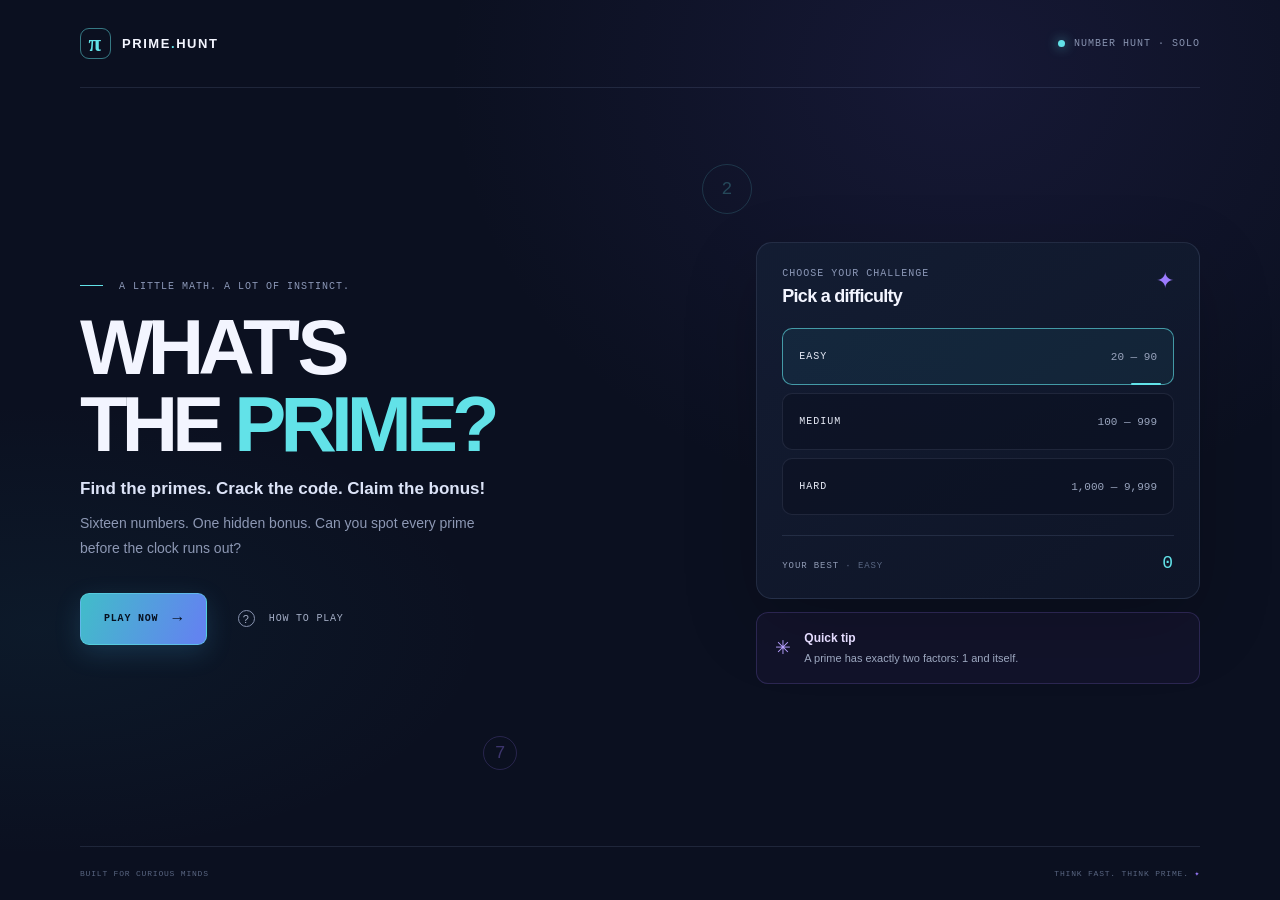
==== index.html @ 004cfb6c "Initial commit" ====
<!doctype html>
<html lang="en">
  <head>
    <meta charset="utf-8">
    <meta name="viewport" content="width=device-width, initial-scale=1">
    <meta name="theme-color" content="#0b1020">
    <meta name="description" content="Find the primes, crack the code, and claim the bonus in What's the Prime?">
    <title>What's the Prime? — Number Hunt</title>
    <link rel="stylesheet" href="style.css">
    <script src="script.js" defer></script>
  </head>
  <body>
    <main class="app-shell">
      <header class="topbar">
        <a class="brand" href="#" aria-label="What's the Prime? home">
          <span class="brand-mark" aria-hidden="true">π</span>
          <span>PRIME<span class="brand-dot">.</span>HUNT</span>
        </a>
        <div class="topbar-tag"><span class="status-dot"></span> NUMBER HUNT · SOLO</div>
      </header>

      <section id="menu-screen" class="screen menu-screen" aria-labelledby="game-title">
        <div class="hero-copy">
          <p class="eyebrow"><span class="eyebrow-line"></span> A LITTLE MATH. A LOT OF INSTINCT.</p>
          <h1 id="game-title">WHAT'S<br>THE <span>PRIME?</span></h1>
          <p class="hero-subtitle">Find the primes. Crack the code. Claim the bonus!</p>
          <p class="hero-description">Sixteen numbers. One hidden bonus. Can you spot every prime before the clock runs out?</p>
          <div class="hero-actions">
            <button id="play-button" class="button button-primary button-large" type="button">
              PLAY NOW <span aria-hidden="true">→</span>
            </button>
            <button id="instructions-button" class="button button-quiet" type="button">
              <span class="help-icon" aria-hidden="true">?</span> HOW TO PLAY
            </button>
          </div>
        </div>

        <aside class="menu-side" aria-label="Game setup">
          <div class="menu-card difficulty-card">
            <div class="card-heading">
              <div>
                <p class="eyebrow">CHOOSE YOUR CHALLENGE</p>
                <h2>Pick a difficulty</h2>
              </div>
              <span class="heading-spark" aria-hidden="true">✦</span>
            </div>
            <div class="difficulty-options" role="group" aria-label="Difficulty">
              <button class="difficulty-option is-selected" type="button" data-difficulty="easy" aria-pressed="true">
                <span class="difficulty-name">EASY</span>
                <span class="difficulty-range">20 — 90</span>
                <span class="difficulty-indicator" aria-hidden="true"></span>
              </button>
              <button class="difficulty-option" type="button" data-difficulty="medium" aria-pressed="false">
                <span class="difficulty-name">MEDIUM</span>
                <span class="difficulty-range">100 — 999</span>
                <span class="difficulty-indicator" aria-hidden="true"></span>
              </button>
              <button class="difficulty-option" type="button" data-difficulty="hard" aria-pressed="false">
                <span class="difficulty-name">HARD</span>
                <span class="difficulty-range">1,000 — 9,999</span>
                <span class="difficulty-indicator" aria-hidden="true"></span>
              </button>
            </div>
            <div class="best-score-row">
              <span>YOUR BEST <span class="best-difficulty">· EASY</span></span>
              <strong id="best-score">0</strong>
            </div>
            <p id="storage-note" class="storage-note" role="status" aria-live="polite"></p>
          </div>
          <div class="tip-card">
            <span class="tip-icon" aria-hidden="true">✳</span>
            <p><strong>Quick tip</strong><br>A prime has exactly two factors: 1 and itself.</p>
          </div>
        </aside>
        <div class="hero-orbit orbit-one" aria-hidden="true">2</div>
        <div class="hero-orbit orbit-two" aria-hidden="true">7</div>
      </section>

      <section id="game-screen" class="screen game-screen" aria-labelledby="round-title" hidden>
        <div class="game-heading">
          <div>
            <p class="eyebrow"><span class="eyebrow-line"></span> THE NUMBER GRID</p>
            <h1 id="round-title">Find your <span>primes.</span></h1>
            <p class="game-instruction">Select every prime number, then lock in your answers.</p>
          </div>
          <div class="game-controls">
            <button id="pause-button" class="button button-outline" type="button">Ⅱ <span>PAUSE</span></button>
            <button id="restart-button" class="button button-outline" type="button">↻ <span>RESTART</span></button>
            <button id="quit-button" class="button button-quiet" type="button">QUIT</button>
          </div>
        </div>

        <div class="game-status" aria-label="Round status">
          <div class="status-chip"><span class="chip-label">ROUND</span><strong id="round-number">01</strong></div>
          <div class="status-chip"><span class="chip-label">DIFFICULTY</span><strong id="difficulty-label">EASY</strong></div>
          <div class="status-chip score-chip"><span class="chip-label">TOTAL SCORE</span><strong id="total-score">0</strong></div>
          <div class="status-chip timer-chip"><span class="timer-icon" aria-hidden="true">◷</span><span class="chip-label">TIME LEFT</span><strong id="timer">60</strong></div>
        </div>

        <div class="board-layout">
          <div class="board-panel">
            <div class="board-topline">
              <span><span class="live-dot"></span> YOUR GRID</span>
              <span id="selection-count">0 SELECTED</span>
            </div>
            <div id="number-grid" class="number-grid" role="group" aria-label="Number tiles"></div>
            <div id="round-message" class="round-message" role="status" aria-live="polite">Take your time. You have 60 seconds.</div>
          </div>
          <aside class="side-panel">
            <div class="score-card">
              <p class="eyebrow">ROUND REWARDS</p>
              <h2>Make it count.</h2>
              <ul class="points-list">
                <li><span class="points-icon points-positive">+</span><span>Correct prime</span><strong>100</strong></li>
                <li><span class="points-icon points-negative">−</span><span>Wrong pick</span><strong>50</strong></li>
                <li><span class="points-icon points-bonus">✦</span><span>Secret prime</span><strong>250</strong></li>
                <li><span class="points-icon points-bonus">★</span><span>All primes</span><strong>200</strong></li>
              </ul>
              <p class="score-note">Score never drops below zero.</p>
            </div>
            <button id="submit-button" class="button button-primary submit-button" type="button">
              SUBMIT ANSWERS <span aria-hidden="true">→</span>
            </button>
            <p class="submit-hint">You can change your picks until you submit.</p>
          </aside>
        </div>
      </section>

      <section id="results-screen" class="screen results-screen" aria-labelledby="results-title" hidden>
        <div class="results-heading">
          <p class="eyebrow"><span class="eyebrow-line"></span> ROUND COMPLETE</p>
          <h1 id="results-title">Nice <span>work.</span></h1>
          <p id="results-message" class="results-message"></p>
        </div>
        <div class="results-layout">
          <div class="results-main">
            <div class="round-points-card">
              <div>
                <p class="eyebrow">POINTS THIS ROUND</p>
                <strong id="round-score">+0</strong>
              </div>
              <div class="total-points">
                <span>TOTAL SCORE</span>
                <strong id="results-total">0</strong>
              </div>
            </div>
            <div class="result-stats">
              <div class="result-stat"><strong id="correct-count">0</strong><span>Correct picks</span></div>
              <div class="result-stat"><strong id="incorrect-count">0</strong><span>Wrong picks</span></div>
              <div class="result-stat"><strong id="missed-count">0</strong><span>Missed primes</span></div>
            </div>
            <div class="answer-card">
              <p class="eyebrow">THE PRIME NUMBERS</p>
              <div id="prime-answers" class="prime-answers"></div>
              <p id="score-breakdown" class="score-breakdown"></p>
              <p id="bonus-reveal" class="bonus-reveal"></p>
            </div>
          </div>
          <aside class="results-side">
            <div class="bonus-card">
              <span class="bonus-star" aria-hidden="true">✦</span>
              <p class="eyebrow">BONUS CHECK</p>
              <p id="secret-result" class="bonus-result"></p>
              <p id="completion-result" class="completion-result"></p>
            </div>
            <div class="results-actions">
              <button id="next-round-button" class="button button-primary" type="button">NEXT ROUND <span aria-hidden="true">→</span></button>
              <button id="play-again-button" class="button button-outline" type="button">PLAY AGAIN</button>
              <button id="main-menu-button" class="button button-quiet" type="button">MAIN MENU</button>
            </div>
          </aside>
        </div>
      </section>

      <footer class="footer"><span>BUILT FOR CURIOUS MINDS</span><span>THINK FAST. THINK PRIME. <span aria-hidden="true">✦</span></span></footer>
    </main>

    <div id="pause-overlay" class="pause-overlay" hidden>
      <section class="pause-card" role="dialog" aria-modal="true" aria-labelledby="pause-title">
        <p class="eyebrow">TAKE A BREATHER</p>
        <h2 id="pause-title">Game paused.</h2>
        <p>Your timer is on hold. Come back when you're ready.</p>
        <button id="resume-button" class="button button-primary" type="button">RESUME ROUND</button>
        <button id="pause-menu-button" class="button button-quiet" type="button">QUIT TO MAIN MENU</button>
      </section>
    </div>

    <dialog id="instructions-dialog" class="instructions-dialog" aria-labelledby="instructions-title">
      <div class="dialog-heading">
        <div>
          <p class="eyebrow">THE RULES OF THE HUNT</p>
          <h2 id="instructions-title">How to play</h2>
        </div>
        <button id="close-instructions" class="dialog-close" type="button" aria-label="Close instructions">×</button>
      </div>
      <ol class="instructions-list">
        <li><span>01</span><p>Select every prime number on the board.</p></li>
        <li><span>02</span><p>A prime is an integer greater than 1 with exactly two positive divisors: 1 and itself.</p></li>
        <li><span>03</span><p>Submit your selections before the 60-second timer runs out.</p></li>
        <li><span>04</span><p>Correct selections earn points; selecting a non-prime loses points.</p></li>
        <li><span>05</span><p>One prime is secretly marked as the bonus prime. Find it for extra points.</p></li>
        <li><span>06</span><p>Find every prime on the board to earn the completion bonus.</p></li>
      </ol>
      <div class="examples"><span>29</span> is prime <span class="example-divider">·</span> <span>30</span> is not prime</div>
      <button id="got-it-button" class="button button-primary dialog-done" type="button">GOT IT</button>
    </dialog>
  </body>
</html>
---- style.css ----
:root {
  color-scheme: dark;
  font-family: "Segoe UI", Arial, sans-serif;
  color: #f3f5ff;
  background: #0b1020;
  font-synthesis: none;
  text-rendering: optimizeLegibility;
  --bg: #0b1020;
  --panel: #11182b;
  --panel-light: #151e34;
  --muted: #8d98b4;
  --cyan: #62e2e8;
  --violet: #9c7bff;
  --line: rgba(165, 181, 227, .13);
  --mono: Consolas, "Courier New", monospace;
}

* { box-sizing: border-box; }

body {
  min-width: 320px;
  min-height: 100vh;
  margin: 0;
  background:
    radial-gradient(ellipse at 75% 8%, rgba(80, 68, 166, .16), transparent 32rem),
    radial-gradient(ellipse at 3% 70%, rgba(30, 138, 158, .08), transparent 28rem),
    var(--bg);
}

button { font: inherit; }
button:focus-visible, a:focus-visible { outline: 3px solid var(--cyan); outline-offset: 4px; }
[hidden] { display: none !important; }

.app-shell {
  width: min(1120px, calc(100% - 64px));
  min-height: 100vh;
  margin: 0 auto;
  display: flex;
  flex-direction: column;
}

.topbar {
  height: 88px;
  display: flex;
  align-items: center;
  justify-content: space-between;
  border-bottom: 1px solid var(--line);
}

.brand {
  display: inline-flex;
  align-items: center;
  gap: 11px;
  color: #f4f6ff;
  font-size: 13px;
  font-weight: 800;
  letter-spacing: .12em;
  text-decoration: none;
}

.brand-mark {
  width: 31px;
  height: 31px;
  display: grid;
  place-items: center;
  border: 1px solid rgba(98, 226, 232, .5);
  border-radius: 9px;
  color: var(--cyan);
  font-family: Georgia, serif;
  font-size: 23px;
}

.brand-dot { color: var(--cyan); }
.topbar-tag, .eyebrow, .footer, .chip-label, .board-topline, .best-score-row, .difficulty-name {
  font-family: var(--mono);
  letter-spacing: .1em;
}

.topbar-tag {
  display: flex;
  align-items: center;
  gap: 9px;
  color: #8792af;
  font-size: 10px;
}

.status-dot, .live-dot {
  width: 7px;
  height: 7px;
  border-radius: 50%;
  background: var(--cyan);
  box-shadow: 0 0 12px rgba(98, 226, 232, .7);
}

.screen { flex: 1; }
.menu-screen {
  position: relative;
  display: grid;
  grid-template-columns: 1.15fr .85fr;
  align-items: center;
  gap: 76px;
  min-height: 620px;
  padding: 48px 0 56px;
}

.hero-copy { position: relative; z-index: 1; }
.eyebrow {
  margin: 0 0 17px;
  color: #8c98b7;
  font-size: 10px;
  font-weight: 500;
}

.eyebrow-line {
  display: inline-block;
  width: 23px;
  height: 1px;
  margin: 0 9px 3px 0;
  background: var(--cyan);
}

h1, h2, p { margin-top: 0; }
.hero-copy h1, .game-heading h1, .results-heading h1 {
  margin-bottom: 17px;
  font-size: clamp(48px, 7vw, 78px);
  font-weight: 800;
  letter-spacing: -.075em;
  line-height: .98;
}

.hero-copy h1 span, .game-heading h1 span, .results-heading h1 span {
  color: var(--cyan);
}

.hero-subtitle {
  margin-bottom: 12px;
  color: #dce3f7;
  font-size: 17px;
  font-weight: 700;
}

.hero-description {
  max-width: 430px;
  margin-bottom: 31px;
  color: var(--muted);
  font-size: 14px;
  line-height: 1.8;
}

.hero-actions, .game-controls, .results-actions {
  display: flex;
  align-items: center;
  gap: 12px;
}

.button {
  min-height: 43px;
  padding: 0 18px;
  display: inline-flex;
  align-items: center;
  justify-content: center;
  gap: 14px;
  border: 1px solid transparent;
  border-radius: 9px;
  color: #eef4ff;
  cursor: pointer;
  font-family: var(--mono);
  font-size: 10px;
  font-weight: 500;
  letter-spacing: .08em;
  transition: transform .18s ease, background .18s ease, border-color .18s ease, box-shadow .18s ease;
}

.button:hover { transform: translateY(-2px); }
.button:active { transform: translateY(0) scale(.98); }
.button-primary {
  border-color: rgba(98, 226, 232, .55);
  background: linear-gradient(110deg, #41bdc9, #6284ef 92%);
  box-shadow: 0 8px 26px rgba(67, 159, 217, .2);
  color: #07101f;
  font-weight: 700;
}
.button-primary:hover { box-shadow: 0 10px 32px rgba(67, 159, 217, .34); }
.button-primary span { font-size: 16px; }
.button-large { min-height: 52px; padding: 0 23px; }
.button-outline { border-color: rgba(160, 177, 221, .23); background: rgba(18, 26, 46, .72); }
.button-outline:hover { border-color: rgba(98, 226, 232, .55); background: rgba(25, 39, 62, .9); }
.button-quiet { background: transparent; color: #a4aec6; }
.button-quiet:hover { color: #f3f5ff; background: rgba(255, 255, 255, .04); }
.help-icon {
  width: 17px;
  height: 17px;
  display: inline-grid;
  place-items: center;
  border: 1px solid #8792af;
  border-radius: 50%;
  font-family: sans-serif;
  font-size: 11px;
}

.menu-side { position: relative; z-index: 1; }
.menu-card, .score-card, .board-panel, .answer-card {
  border: 1px solid var(--line);
  border-radius: 16px;
  background: linear-gradient(145deg, rgba(20, 29, 51, .95), rgba(15, 22, 40, .95));
}

.difficulty-card { padding: 25px; box-shadow: 0 25px 75px rgba(0, 0, 0, .2); }
.card-heading { display: flex; justify-content: space-between; align-items: flex-start; }
.card-heading .eyebrow { margin-bottom: 7px; }
.card-heading h2, .score-card h2 {
  margin-bottom: 21px;
  font-size: 18px;
  letter-spacing: -.04em;
}
.heading-spark { color: var(--violet); font-size: 22px; }
.difficulty-options { display: grid; gap: 8px; }
.difficulty-option {
  position: relative;
  min-height: 57px;
  padding: 0 16px;
  display: flex;
  align-items: center;
  justify-content: space-between;
  border: 1px solid rgba(160, 177, 221, .12);
  border-radius: 10px;
  background: rgba(9, 15, 29, .45);
  color: #e7ebf7;
  cursor: pointer;
  text-align: left;
  transition: background .2s ease, border-color .2s ease, transform .2s ease;
}
.difficulty-option:hover { transform: translateX(2px); border-color: rgba(98, 226, 232, .38); }
.difficulty-option.is-selected { border-color: rgba(98, 226, 232, .62); background: rgba(44, 131, 147, .12); }
.difficulty-name { font-size: 10px; font-weight: 500; }
.difficulty-range { color: #99a4bd; font-family: var(--mono); font-size: 11px; }
.difficulty-indicator {
  position: absolute;
  right: 12px;
  bottom: -1px;
  width: 30px;
  height: 2px;
  border-radius: 2px;
  background: transparent;
}
.is-selected .difficulty-indicator { background: var(--cyan); }
.best-score-row {
  margin-top: 20px;
  padding-top: 17px;
  display: flex;
  justify-content: space-between;
  align-items: baseline;
  border-top: 1px solid var(--line);
  color: #909bb5;
  font-size: 9px;
}
.best-difficulty { color: #596783; }
.best-score-row strong { color: var(--cyan); font-family: var(--mono); font-size: 18px; font-weight: 500; }
.storage-note { min-height: 0; margin: 7px 0 0; color: #ffcc80; font-size: 11px; }
.storage-note:empty { display: none; }
.tip-card {
  margin-top: 13px;
  padding: 15px 18px;
  display: flex;
  align-items: center;
  gap: 13px;
  border: 1px solid rgba(156, 123, 255, .19);
  border-radius: 12px;
  background: rgba(86, 62, 145, .09);
}
.tip-icon { color: #b7a0ff; font-size: 19px; }
.tip-card p { margin: 0; color: #9da8c0; font-size: 11px; line-height: 1.7; }
.tip-card strong { color: #e5dcff; font-size: 12px; }
.hero-orbit {
  position: absolute;
  display: grid;
  place-items: center;
  border: 1px solid rgba(98, 226, 232, .16);
  border-radius: 50%;
  color: rgba(98, 226, 232, .25);
  font-family: var(--mono);
  font-size: 18px;
  pointer-events: none;
}
.orbit-one { top: 10%; right: 40%; width: 50px; height: 50px; }
.orbit-two { bottom: 10%; left: 36%; width: 34px; height: 34px; border-color: rgba(156, 123, 255, .2); color: rgba(156, 123, 255, .34); }

.footer {
  min-height: 54px;
  display: flex;
  justify-content: space-between;
  align-items: center;
  border-top: 1px solid var(--line);
  color: #596580;
  font-size: 8px;
}
.footer span span { color: var(--violet); }

.game-screen, .results-screen { padding: 38px 0 46px; }
.game-heading { display: flex; justify-content: space-between; align-items: flex-end; gap: 20px; }
.game-heading .eyebrow { margin-bottom: 13px; }
.game-heading h1, .results-heading h1 { margin-bottom: 8px; font-size: clamp(34px, 4vw, 48px); letter-spacing: -.065em; }
.game-instruction, .results-message { margin-bottom: 0; color: var(--muted); font-size: 13px; }
.game-controls { gap: 7px; }
.game-controls .button { padding: 0 13px; font-size: 9px; }
.game-status {
  margin: 27px 0 19px;
  padding: 13px 18px;
  display: grid;
  grid-template-columns: repeat(4, 1fr);
  border: 1px solid var(--line);
  border-radius: 12px;
  background: rgba(17, 24, 43, .7);
}
.status-chip { min-height: 36px; display: flex; align-items: center; gap: 11px; border-right: 1px solid var(--line); }
.status-chip:last-child { border-right: 0; }
.chip-label { color: #77839f; font-size: 8px; }
.status-chip strong { color: #e8edfb; font-family: var(--mono); font-size: 13px; font-weight: 500; }
.score-chip strong { color: var(--cyan); }
.timer-chip { justify-content: flex-end; }
.timer-chip strong { min-width: 23px; color: #f8d48c; font-size: 17px; }
.timer-icon { color: #f8d48c; font-size: 17px; }
.timer-chip.is-urgent strong { color: #ff777f; animation: pulse 1s infinite; }

.board-layout { display: grid; grid-template-columns: minmax(0, 1.45fr) minmax(240px, .75fr); gap: 19px; }
.board-panel { padding: 20px; }
.board-topline { margin-bottom: 15px; display: flex; justify-content: space-between; color: #8490ad; font-size: 9px; }
.board-topline > span:first-child { display: flex; align-items: center; gap: 8px; }
.live-dot { width: 6px; height: 6px; }
.number-grid { display: grid; grid-template-columns: repeat(4, minmax(0, 1fr)); gap: 10px; }
.number-tile {
  position: relative;
  min-width: 0;
  aspect-ratio: 1.55;
  display: grid;
  place-items: center;
  border: 1px solid rgba(155, 175, 224, .15);
  border-radius: 11px;
  background: linear-gradient(145deg, #202b47, #18223a);
  box-shadow: 0 4px 12px rgba(0, 0, 0, .12);
  color: #e4eafb;
  cursor: pointer;
  font-family: var(--mono);
  font-size: clamp(17px, 2.4vw, 26px);
  transition: transform .17s ease, border-color .17s ease, background .17s ease, box-shadow .17s ease;
}
.number-tile:hover:not(:disabled) { transform: translateY(-3px); border-color: rgba(98, 226, 232, .52); box-shadow: 0 9px 20px rgba(0, 0, 0, .22); }
.number-tile.is-selected { border-color: var(--cyan); background: linear-gradient(145deg, rgba(44, 160, 169, .36), rgba(46, 90, 150, .4)); box-shadow: inset 0 0 0 1px rgba(98, 226, 232, .16), 0 0 18px rgba(98, 226, 232, .11); color: #a7f8f6; }
.number-tile.is-selected::after { position: absolute; top: 8px; right: 9px; width: 6px; height: 6px; border-radius: 50%; background: var(--cyan); content: ""; }
.number-tile:disabled { cursor: default; }
.number-tile.is-correct { border-color: rgba(71, 220, 152, .75); background: rgba(36, 147, 100, .25); color: #9cf0c4; }
.number-tile.is-incorrect { border-color: rgba(255, 111, 126, .75); background: rgba(171, 53, 78, .24); color: #ffabb4; }
.number-tile.is-missed { border-color: rgba(156, 123, 255, .64); background: rgba(112, 80, 183, .2); color: #d1c2ff; }
.number-tile.is-secret::before { position: absolute; top: 6px; left: 7px; color: #f4cb79; content: "✦"; font-family: sans-serif; font-size: 10px; }
.round-message { min-height: 17px; margin-top: 14px; color: #8793af; font-size: 11px; text-align: center; }
.round-message.is-celebration { color: #88edbc; }
.side-panel { display: flex; flex-direction: column; gap: 12px; }
.score-card { padding: 21px; }
.score-card .eyebrow { margin-bottom: 7px; }
.score-card h2 { margin-bottom: 19px; }
.points-list { margin: 0; padding: 0; display: grid; gap: 14px; list-style: none; }
.points-list li { display: grid; grid-template-columns: 20px 1fr auto; align-items: center; gap: 9px; color: #aab4ca; font-size: 11px; }
.points-list strong { color: #e4e9f7; font-family: var(--mono); font-size: 11px; font-weight: 500; }
.points-icon { width: 18px; height: 18px; display: grid; place-items: center; border-radius: 6px; font-family: var(--mono); font-size: 11px; }
.points-positive { background: rgba(71, 220, 152, .12); color: #75e6ad; }
.points-negative { background: rgba(255, 111, 126, .12); color: #ff8e9a; }
.points-bonus { background: rgba(156, 123, 255, .15); color: #b69cff; }
.score-note { margin: 17px 0 0; color: #64708b; font-size: 10px; }
.submit-button { width: 100%; min-height: 50px; justify-content: space-between; padding: 0 17px; }
.submit-hint { margin: 0; color: #697591; font-size: 10px; text-align: center; }

.results-heading { margin-bottom: 25px; }
.results-heading .eyebrow { margin-bottom: 12px; }
.results-layout { display: grid; grid-template-columns: minmax(0, 1.45fr) minmax(240px, .75fr); gap: 19px; }
.results-main { display: grid; gap: 12px; }
.round-points-card {
  padding: 21px 24px;
  display: flex;
  justify-content: space-between;
  align-items: center;
  border: 1px solid rgba(98, 226, 232, .24);
  border-radius: 15px;
  background: linear-gradient(110deg, rgba(31, 112, 133, .2), rgba(38, 42, 87, .28));
}
.round-points-card .eyebrow { margin-bottom: 6px; }
.round-points-card > div > strong { color: var(--cyan); font-family: var(--mono); font-size: 35px; font-weight: 500; }
.total-points { padding-left: 25px; border-left: 1px solid var(--line); }
.total-points span, .total-points strong { display: block; }
.total-points span { margin-bottom: 6px; color: #8290ac; font-family: var(--mono); font-size: 8px; letter-spacing: .1em; }
.total-points strong { color: #eaf0ff; font-family: var(--mono); font-size: 18px; font-weight: 500; }
.result-stats { display: grid; grid-template-columns: repeat(3, 1fr); gap: 10px; }
.result-stat { padding: 14px; border: 1px solid var(--line); border-radius: 11px; background: rgba(17, 24, 43, .7); }
.result-stat strong { display: block; margin-bottom: 5px; font-family: var(--mono); font-size: 21px; font-weight: 500; }
.result-stat:nth-child(1) strong { color: #79e8ad; }
.result-stat:nth-child(2) strong { color: #ff929e; }
.result-stat:nth-child(3) strong { color: #c1a9ff; }
.result-stat span { color: #8390ab; font-size: 10px; }
.answer-card { padding: 17px 20px; }
.answer-card .eyebrow { margin-bottom: 12px; }
.prime-answers { display: flex; flex-wrap: wrap; gap: 7px; }
.prime-pill { padding: 7px 10px; border: 1px solid rgba(71, 220, 152, .24); border-radius: 7px; background: rgba(71, 220, 152, .08); color: #9ce8bf; font-family: var(--mono); font-size: 11px; }
.bonus-reveal { margin: 12px 0 0; color: #e6c77e; font-size: 11px; line-height: 1.5; }
.bonus-reveal:empty { display: none; }
.score-breakdown { margin: 12px 0 0; color: #8793af; font-size: 10px; line-height: 1.6; }
.score-breakdown:empty { display: none; }
.results-side { display: flex; flex-direction: column; gap: 12px; }
.bonus-card { min-height: 158px; padding: 21px; border: 1px solid rgba(156, 123, 255, .25); border-radius: 15px; background: radial-gradient(circle at 85% 13%, rgba(156, 123, 255, .17), transparent 9rem), rgba(37, 29, 66, .35); }
.bonus-star { float: right; color: #e3c36f; font-size: 23px; }
.bonus-card .eyebrow { margin-bottom: 12px; }
.bonus-result { margin-bottom: 9px; color: #e6ddff; font-size: 13px; font-weight: 700; line-height: 1.5; }
.completion-result { margin-bottom: 0; color: #a5b0c9; font-size: 11px; line-height: 1.6; }
.results-actions { flex-direction: column; align-items: stretch; gap: 7px; }
.results-actions .button { width: 100%; justify-content: space-between; }
.results-actions .button-quiet { justify-content: center; }

.pause-overlay {
  position: fixed;
  z-index: 5;
  inset: 0;
  display: grid;
  place-items: center;
  padding: 20px;
  background: rgba(5, 8, 18, .8);
  backdrop-filter: blur(8px);
}
.pause-card { width: min(390px, 100%); padding: 30px; border: 1px solid var(--line); border-radius: 17px; background: #141d32; box-shadow: 0 25px 80px rgba(0, 0, 0, .4); text-align: center; }
.pause-card .eyebrow { color: var(--cyan); }
.pause-card h2 { margin-bottom: 9px; font-size: 25px; letter-spacing: -.05em; }
.pause-card p:not(.eyebrow) { margin-bottom: 22px; color: var(--muted); font-size: 13px; line-height: 1.6; }
.pause-card .button { width: 100%; margin-top: 7px; }

.instructions-dialog {
  width: min(540px, calc(100% - 32px));
  max-height: min(720px, calc(100% - 32px));
  padding: 25px;
  border: 1px solid rgba(157, 177, 227, .22);
  border-radius: 16px;
  background: #121a2d;
  color: #f3f5ff;
  box-shadow: 0 28px 100px rgba(0, 0, 0, .55);
}
.instructions-dialog::backdrop { background: rgba(5, 8, 18, .78); backdrop-filter: blur(6px); }
.dialog-heading { display: flex; align-items: flex-start; justify-content: space-between; }
.dialog-heading .eyebrow { margin-bottom: 7px; }
.dialog-heading h2 { margin-bottom: 18px; font-size: 25px; letter-spacing: -.05em; }
.dialog-close { width: 32px; height: 32px; border: 1px solid var(--line); border-radius: 8px; background: transparent; color: #c0cae0; cursor: pointer; font-size: 22px; line-height: 1; }
.instructions-list { margin: 0; padding: 0; display: grid; gap: 12px; list-style: none; }
.instructions-list li { display: grid; grid-template-columns: 29px 1fr; gap: 10px; align-items: start; }
.instructions-list li > span { padding-top: 2px; color: var(--cyan); font-family: var(--mono); font-size: 10px; }
.instructions-list p { margin: 0; color: #bbc5db; font-size: 12px; line-height: 1.65; }
.examples { margin: 20px 0; padding: 12px; border: 1px solid var(--line); border-radius: 9px; background: rgba(7, 12, 24, .38); color: #aab5cd; font-size: 12px; text-align: center; }
.examples span:not(.example-divider) { color: var(--cyan); font-family: var(--mono); font-weight: 500; }
.example-divider { padding: 0 10px; color: #65728e; }
.dialog-done { width: 100%; }

@keyframes pulse { 50% { opacity: .55; } }
@keyframes bonus-pop { 0% { transform: scale(.6) rotate(-8deg); opacity: .3; } 60% { transform: scale(1.13) rotate(3deg); } 100% { transform: scale(1); opacity: 1; } }
.bonus-card.is-celebrating { animation: bonus-pop .5s ease-out; }
@media (prefers-reduced-motion: reduce) {
  *, *::before, *::after { scroll-behavior: auto !important; animation-duration: .01ms !important; animation-iteration-count: 1 !important; transition-duration: .01ms !important; }
}

@media (max-width: 800px) {
  .app-shell { width: min(100% - 40px, 620px); }
  .menu-screen { grid-template-columns: 1fr; gap: 30px; padding: 52px 0 38px; }
  .menu-side { max-width: 480px; }
  .hero-copy h1 { font-size: clamp(55px, 12vw, 76px); }
  .orbit-one { top: 4%; right: 8%; }
  .orbit-two { bottom: auto; top: 26%; left: 74%; }
  .board-layout, .results-layout { grid-template-columns: 1fr; }
  .side-panel { display: grid; grid-template-columns: 1fr 1fr; align-items: center; }
  .submit-hint { grid-column: 2; }
  .game-heading { align-items: flex-start; flex-direction: column; }
  .game-controls { align-self: stretch; justify-content: flex-start; }
  .results-side { display: grid; grid-template-columns: 1fr 1fr; align-items: center; }
}

@media (max-width: 520px) {
  .app-shell { width: calc(100% - 32px); }
  .topbar { height: 68px; }
  .topbar-tag { font-size: 8px; }
  .brand { font-size: 11px; }
  .menu-screen { min-height: 0; padding: 42px 0 32px; gap: 27px; }
  .hero-copy h1 { font-size: 54px; }
  .hero-subtitle { font-size: 14px; }
  .hero-description { font-size: 12px; }
  .hero-actions { align-items: stretch; }
  .hero-actions .button { padding: 0 13px; font-size: 9px; }
  .difficulty-card { padding: 19px; }
  .footer { min-height: 48px; font-size: 7px; }
  .game-screen, .results-screen { padding: 29px 0 32px; }
  .game-controls { gap: 4px; }
  .game-controls .button { min-height: 38px; padding: 0 9px; font-size: 8px; }
  .game-controls .button span { display: none; }
  .game-status { margin: 19px 0 13px; padding: 10px 8px; }
  .status-chip { min-height: 31px; justify-content: center; gap: 5px; flex-direction: column; border-right: 1px solid var(--line); }
  .status-chip:last-child { border-right: 0; }
  .chip-label { font-size: 7px; }
  .status-chip strong { font-size: 11px; }
  .timer-chip strong { min-width: 0; font-size: 13px; }
  .timer-icon { display: none; }
  .board-panel { padding: 13px; }
  .number-grid { gap: 7px; }
  .number-tile { aspect-ratio: 1.2; border-radius: 8px; font-size: clamp(15px, 5vw, 21px); }
  .number-tile.is-selected::after { top: 5px; right: 5px; width: 5px; height: 5px; }
  .side-panel { display: flex; }
  .submit-hint { order: 1; }
  .results-side { display: flex; }
  .round-points-card { padding: 17px; }
  .round-points-card > div > strong { font-size: 29px; }
  .total-points { padding-left: 14px; }
  .result-stat { padding: 11px 9px; }
  .result-stat span { font-size: 9px; }
}
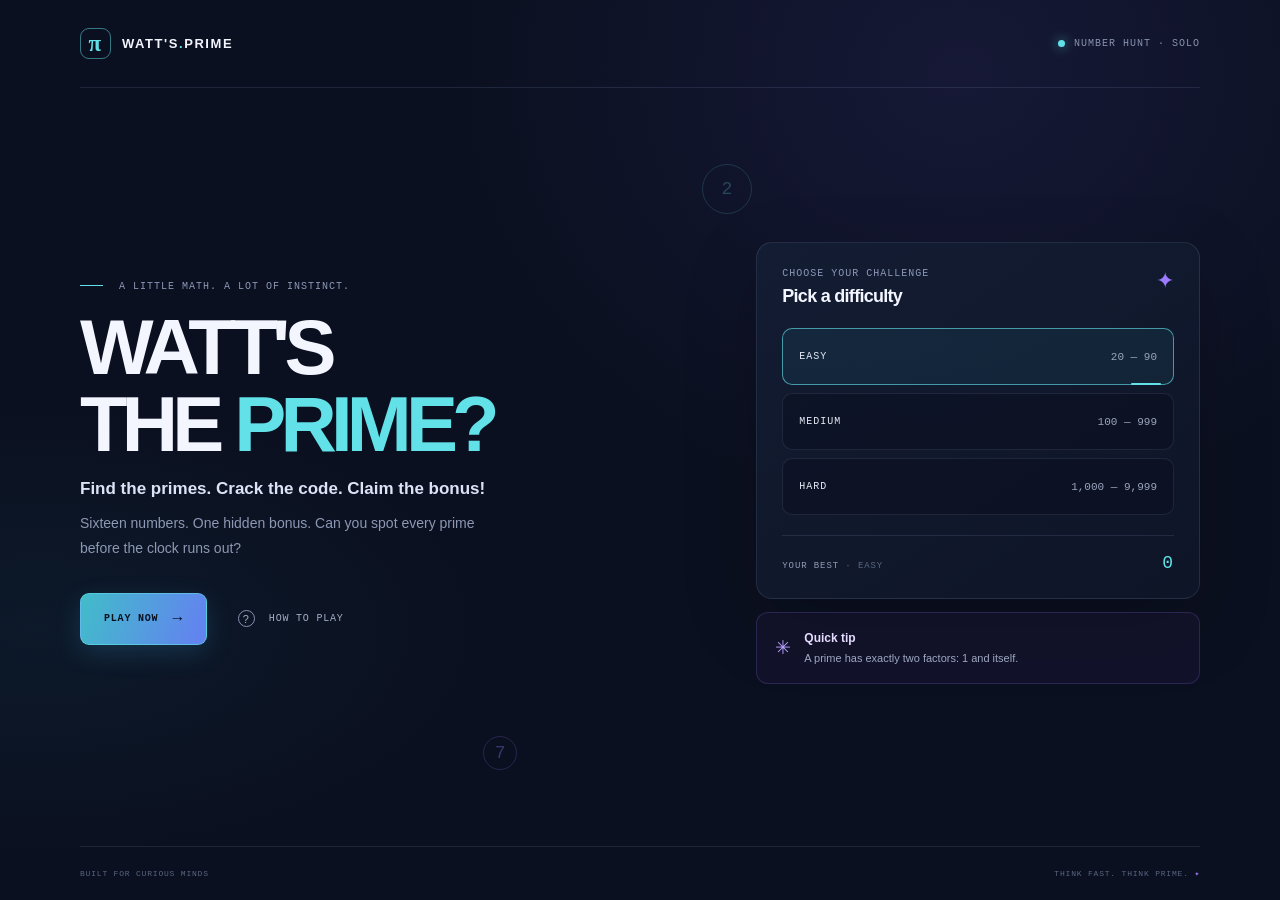
==== commit 72f476a6: "Update name" ====
--- a/index.html
+++ b/index.html
@@ -4,17 +4,17 @@
     <meta charset="utf-8">
     <meta name="viewport" content="width=device-width, initial-scale=1">
     <meta name="theme-color" content="#0b1020">
-    <meta name="description" content="Find the primes, crack the code, and claim the bonus in What's the Prime?">
-    <title>What's the Prime? — Number Hunt</title>
+    <meta name="description" content="Find the primes, crack the code, and claim the bonus in Watt's the Prime.">
+    <title>Watt's the Prime — Number Hunt</title>
     <link rel="stylesheet" href="style.css">
     <script src="script.js" defer></script>
   </head>
   <body>
     <main class="app-shell">
       <header class="topbar">
-        <a class="brand" href="#" aria-label="What's the Prime? home">
+        <a class="brand" href="#" aria-label="Watt's the Prime home">
           <span class="brand-mark" aria-hidden="true">π</span>
-          <span>PRIME<span class="brand-dot">.</span>HUNT</span>
+          <span>WATT'S<span class="brand-dot">.</span>PRIME</span>
         </a>
         <div class="topbar-tag"><span class="status-dot"></span> NUMBER HUNT · SOLO</div>
       </header>
@@ -22,7 +22,7 @@
       <section id="menu-screen" class="screen menu-screen" aria-labelledby="game-title">
         <div class="hero-copy">
           <p class="eyebrow"><span class="eyebrow-line"></span> A LITTLE MATH. A LOT OF INSTINCT.</p>
-          <h1 id="game-title">WHAT'S<br>THE <span>PRIME?</span></h1>
+          <h1 id="game-title">WATT'S<br>THE <span>PRIME?</span></h1>
           <p class="hero-subtitle">Find the primes. Crack the code. Claim the bonus!</p>
           <p class="hero-description">Sixteen numbers. One hidden bonus. Can you spot every prime before the clock runs out?</p>
           <div class="hero-actions">
